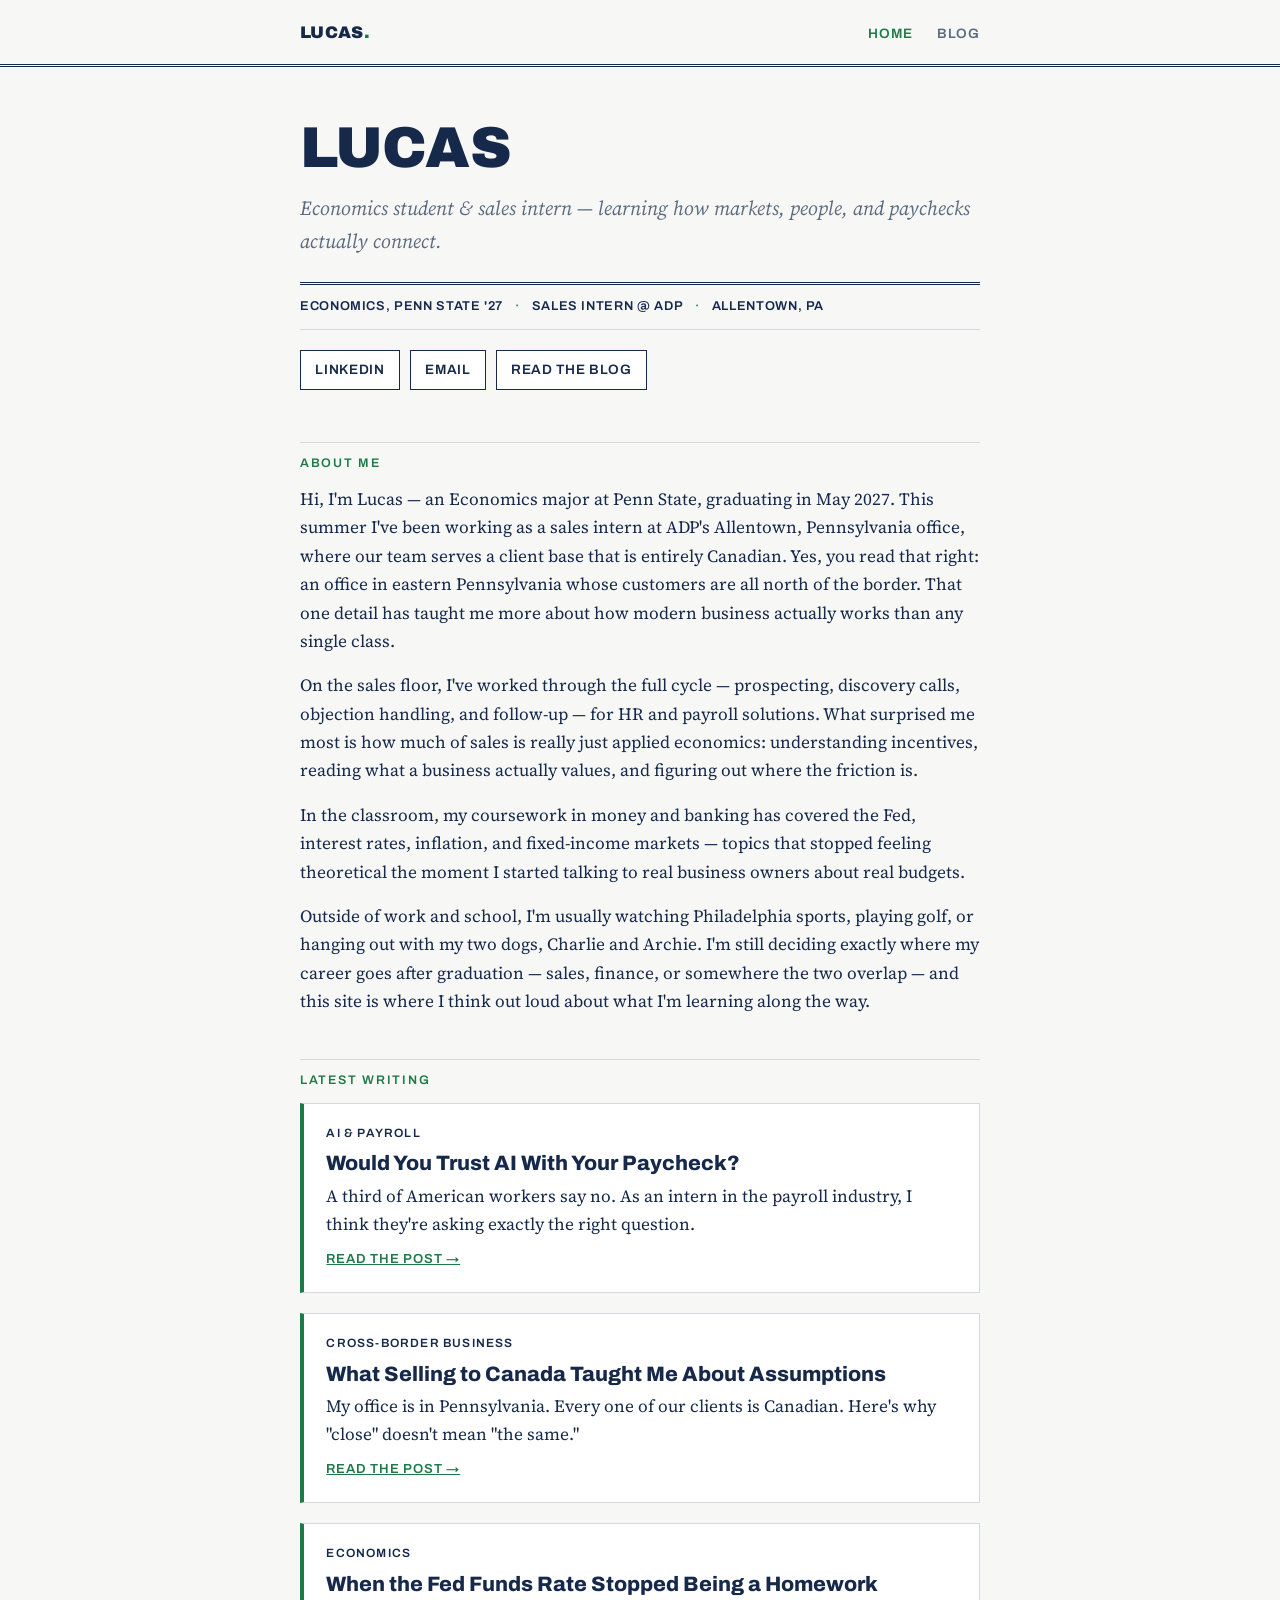
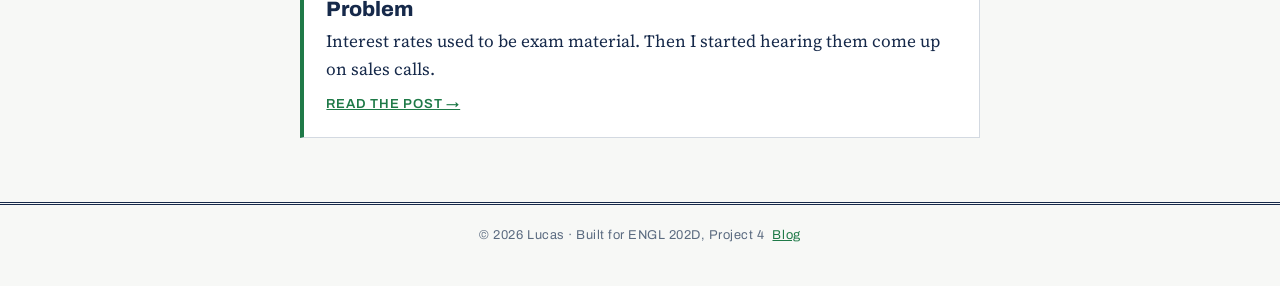
==== index.html @ 2762b64a "Add files via upload" ====
<!DOCTYPE html>
<html lang="en">
<head>
  <meta charset="UTF-8">
  <meta name="viewport" content="width=device-width, initial-scale=1.0">
  <title>Lucas | Economics &amp; Sales</title>
  <link rel="stylesheet" href="styles.css">
</head>
<body>

<header>
  <div class="wrap header-inner">
    <a class="wordmark" href="index.html">Lucas<span>.</span></a>
    <nav>
      <a href="index.html" aria-current="page">Home</a>
      <a href="blog.html">Blog</a>
    </nav>
  </div>
</header>

<main class="wrap">

  <section class="hero">
    <h1>Lucas</h1>
    <p class="headline">Economics student &amp; sales intern — learning how markets, people, and paychecks actually connect.</p>

    <ul class="ticker">
      <li>Economics, Penn State '27</li>
      <li>Sales Intern @ ADP</li>
      <li>Allentown, PA</li>
    </ul>

    <div class="links">
      <a class="btn" href="https://www.linkedin.com/">LinkedIn</a>
      <a class="btn" href="mailto:your-email@psu.edu">Email</a>
      <a class="btn" href="blog.html">Read the Blog</a>
    </div>
  </section>

  <p class="eyebrow">About Me</p>
  <div class="prose">
    <p>Hi, I'm Lucas — an Economics major at Penn State, graduating in May 2027. This summer I've been working as a sales intern at ADP's Allentown, Pennsylvania office, where our team serves a client base that is entirely Canadian. Yes, you read that right: an office in eastern Pennsylvania whose customers are all north of the border. That one detail has taught me more about how modern business actually works than any single class.</p>

    <p>On the sales floor, I've worked through the full cycle — prospecting, discovery calls, objection handling, and follow-up — for HR and payroll solutions. What surprised me most is how much of sales is really just applied economics: understanding incentives, reading what a business actually values, and figuring out where the friction is.</p>

    <p>In the classroom, my coursework in money and banking has covered the Fed, interest rates, inflation, and fixed-income markets — topics that stopped feeling theoretical the moment I started talking to real business owners about real budgets.</p>

    <p>Outside of work and school, I'm usually watching Philadelphia sports, playing golf, or hanging out with my two dogs, Charlie and Archie. I'm still deciding exactly where my career goes after graduation — sales, finance, or somewhere the two overlap — and this site is where I think out loud about what I'm learning along the way.</p>
  </div>

  <p class="eyebrow">Latest Writing</p>
  <div class="post-card">
    <p class="meta">AI &amp; Payroll</p>
    <h2><a href="post-ai-payroll.html">Would You Trust AI With Your Paycheck?</a></h2>
    <p>A third of American workers say no. As an intern in the payroll industry, I think they're asking exactly the right question.</p>
    <a class="read-more" href="post-ai-payroll.html">Read the post →</a>
  </div>
  <div class="post-card">
    <p class="meta">Cross-Border Business</p>
    <h2><a href="post-canada.html">What Selling to Canada Taught Me About Assumptions</a></h2>
    <p>My office is in Pennsylvania. Every one of our clients is Canadian. Here's why "close" doesn't mean "the same."</p>
    <a class="read-more" href="post-canada.html">Read the post →</a>
  </div>
  <div class="post-card">
    <p class="meta">Economics</p>
    <h2><a href="post-rates.html">When the Fed Funds Rate Stopped Being a Homework Problem</a></h2>
    <p>Interest rates used to be exam material. Then I started hearing them come up on sales calls.</p>
    <a class="read-more" href="post-rates.html">Read the post →</a>
  </div>

</main>

<footer>
  <div class="wrap" style="display:flex;justify-content:space-between;flex-wrap:wrap;gap:.5rem;">
    <span>© 2026 Lucas · Built for ENGL 202D, Project 4</span>
    <span><a href="blog.html">Blog</a></span>
  </div>
</footer>

</body>
</html>
---- styles.css ----
/* Lucas — ENGL 202D Project 4 profile site */

@import url('https://fonts.googleapis.com/css2?family=Archivo:wght@500;600;800;900&family=Source+Serif+4:ital,opsz,wght@0,8..60,400;0,8..60,600;1,8..60,400&display=swap');

:root {
  --ink: #16294a;
  --paper: #f7f8f6;
  --green: #1f7a48;
  --slate: #5b6b80;
  --rule: #d3d9e1;
  --card: #ffffff;
}

* { box-sizing: border-box; margin: 0; padding: 0; }

html { scroll-behavior: smooth; }

body {
  background: var(--paper);
  color: var(--ink);
  font-family: 'Source Serif 4', Georgia, serif;
  font-size: 1.075rem;
  line-height: 1.65;
}

.wrap {
  max-width: 720px;
  margin: 0 auto;
  padding: 0 1.25rem;
}

/* ---------- Header / nav ---------- */

header {
  border-bottom: 3px double var(--ink);
  padding: 1.1rem 0;
}

.header-inner {
  display: flex;
  align-items: baseline;
  justify-content: space-between;
  flex-wrap: wrap;
  gap: .5rem 1rem;
}

.wordmark {
  font-family: 'Archivo', sans-serif;
  font-weight: 900;
  font-size: 1.05rem;
  letter-spacing: .02em;
  text-transform: uppercase;
  text-decoration: none;
  color: var(--ink);
}

.wordmark span { color: var(--green); }

nav a {
  font-family: 'Archivo', sans-serif;
  font-weight: 600;
  font-size: .85rem;
  letter-spacing: .06em;
  text-transform: uppercase;
  text-decoration: none;
  color: var(--slate);
  margin-left: 1.25rem;
}

nav a:hover, nav a[aria-current="page"] { color: var(--green); }

/* ---------- Ledger-style section labels ---------- */

.eyebrow {
  font-family: 'Archivo', sans-serif;
  font-weight: 600;
  font-size: .78rem;
  letter-spacing: .14em;
  text-transform: uppercase;
  color: var(--green);
  border-top: 1px solid var(--rule);
  padding-top: .6rem;
  margin: 2.75rem 0 .75rem;
}

/* ---------- Hero (home) ---------- */

.hero { padding: 3.25rem 0 0.5rem; }

.hero h1 {
  font-family: 'Archivo', sans-serif;
  font-weight: 900;
  font-size: clamp(2.4rem, 7vw, 3.6rem);
  line-height: 1.02;
  letter-spacing: -0.015em;
  text-transform: uppercase;
}

.hero .headline {
  font-size: 1.25rem;
  font-style: italic;
  color: var(--slate);
  margin-top: .9rem;
  max-width: 34em;
}

/* ticker line of quick facts */
.ticker {
  display: flex;
  flex-wrap: wrap;
  gap: .4rem .75rem;
  margin-top: 1.5rem;
  padding: .7rem 0;
  border-top: 3px double var(--ink);
  border-bottom: 1px solid var(--rule);
  font-family: 'Archivo', sans-serif;
  font-weight: 600;
  font-size: .8rem;
  letter-spacing: .05em;
  text-transform: uppercase;
  color: var(--ink);
}

.ticker li { list-style: none; }
.ticker li:not(:last-child)::after {
  content: "·";
  color: var(--green);
  margin-left: .75rem;
}

/* ---------- Links & buttons ---------- */

a { color: var(--green); }

.links { display: flex; flex-wrap: wrap; gap: .6rem; margin-top: 1.25rem; }

.btn {
  font-family: 'Archivo', sans-serif;
  font-weight: 600;
  font-size: .85rem;
  letter-spacing: .05em;
  text-transform: uppercase;
  text-decoration: none;
  color: var(--ink);
  background: var(--card);
  border: 1px solid var(--ink);
  padding: .5rem .9rem;
}

.btn:hover { background: var(--ink); color: var(--paper); }

/* ---------- Prose ---------- */

.prose p { margin-bottom: 1rem; }

.prose h2 {
  font-family: 'Archivo', sans-serif;
  font-weight: 800;
  font-size: 1.35rem;
  letter-spacing: -.01em;
  margin: 2rem 0 .75rem;
}

/* ---------- Blog index cards ---------- */

.post-card {
  background: var(--card);
  border: 1px solid var(--rule);
  border-left: 4px solid var(--green);
  padding: 1.25rem 1.4rem;
  margin-bottom: 1.25rem;
}

.post-card h2 {
  font-family: 'Archivo', sans-serif;
  font-weight: 800;
  font-size: 1.3rem;
  line-height: 1.2;
  margin-bottom: .35rem;
}

.post-card h2 a { color: var(--ink); text-decoration: none; }
.post-card h2 a:hover { color: var(--green); }

.meta {
  font-family: 'Archivo', sans-serif;
  font-weight: 600;
  font-size: .75rem;
  letter-spacing: .1em;
  text-transform: uppercase;
  color: var(--slate);
  margin-bottom: .5rem;
}

.post-card p { color: var(--ink); }

.read-more {
  display: inline-block;
  margin-top: .6rem;
  font-family: 'Archivo', sans-serif;
  font-weight: 600;
  font-size: .82rem;
  letter-spacing: .06em;
  text-transform: uppercase;
}

/* ---------- Article pages ---------- */

.post-title {
  font-family: 'Archivo', sans-serif;
  font-weight: 900;
  font-size: clamp(1.9rem, 5.5vw, 2.6rem);
  line-height: 1.08;
  letter-spacing: -.015em;
  margin-top: 2.5rem;
}

.post-header .meta { margin-top: .75rem; }

figure {
  background: var(--card);
  border: 1px solid var(--rule);
  padding: 1.25rem 1.25rem .9rem;
  margin: 1.75rem 0;
}

figure svg { width: 100%; height: auto; display: block; }

figcaption {
  font-family: 'Archivo', sans-serif;
  font-size: .78rem;
  letter-spacing: .03em;
  color: var(--slate);
  margin-top: .7rem;
  border-top: 1px solid var(--rule);
  padding-top: .5rem;
}

/* ---------- Footer ---------- */

footer {
  margin-top: 4rem;
  border-top: 3px double var(--ink);
  padding: 1.25rem 0 2.5rem;
  font-family: 'Archivo', sans-serif;
  font-size: .8rem;
  letter-spacing: .04em;
  color: var(--slate);
  display: flex;
  justify-content: space-between;
  flex-wrap: wrap;
  gap: .5rem;
}

/* ---------- Small screens ---------- */

@media (max-width: 520px) {
  nav a { margin-left: .9rem; }
  .hero { padding-top: 2.25rem; }
}

@media (prefers-reduced-motion: reduce) {
  html { scroll-behavior: auto; }
}
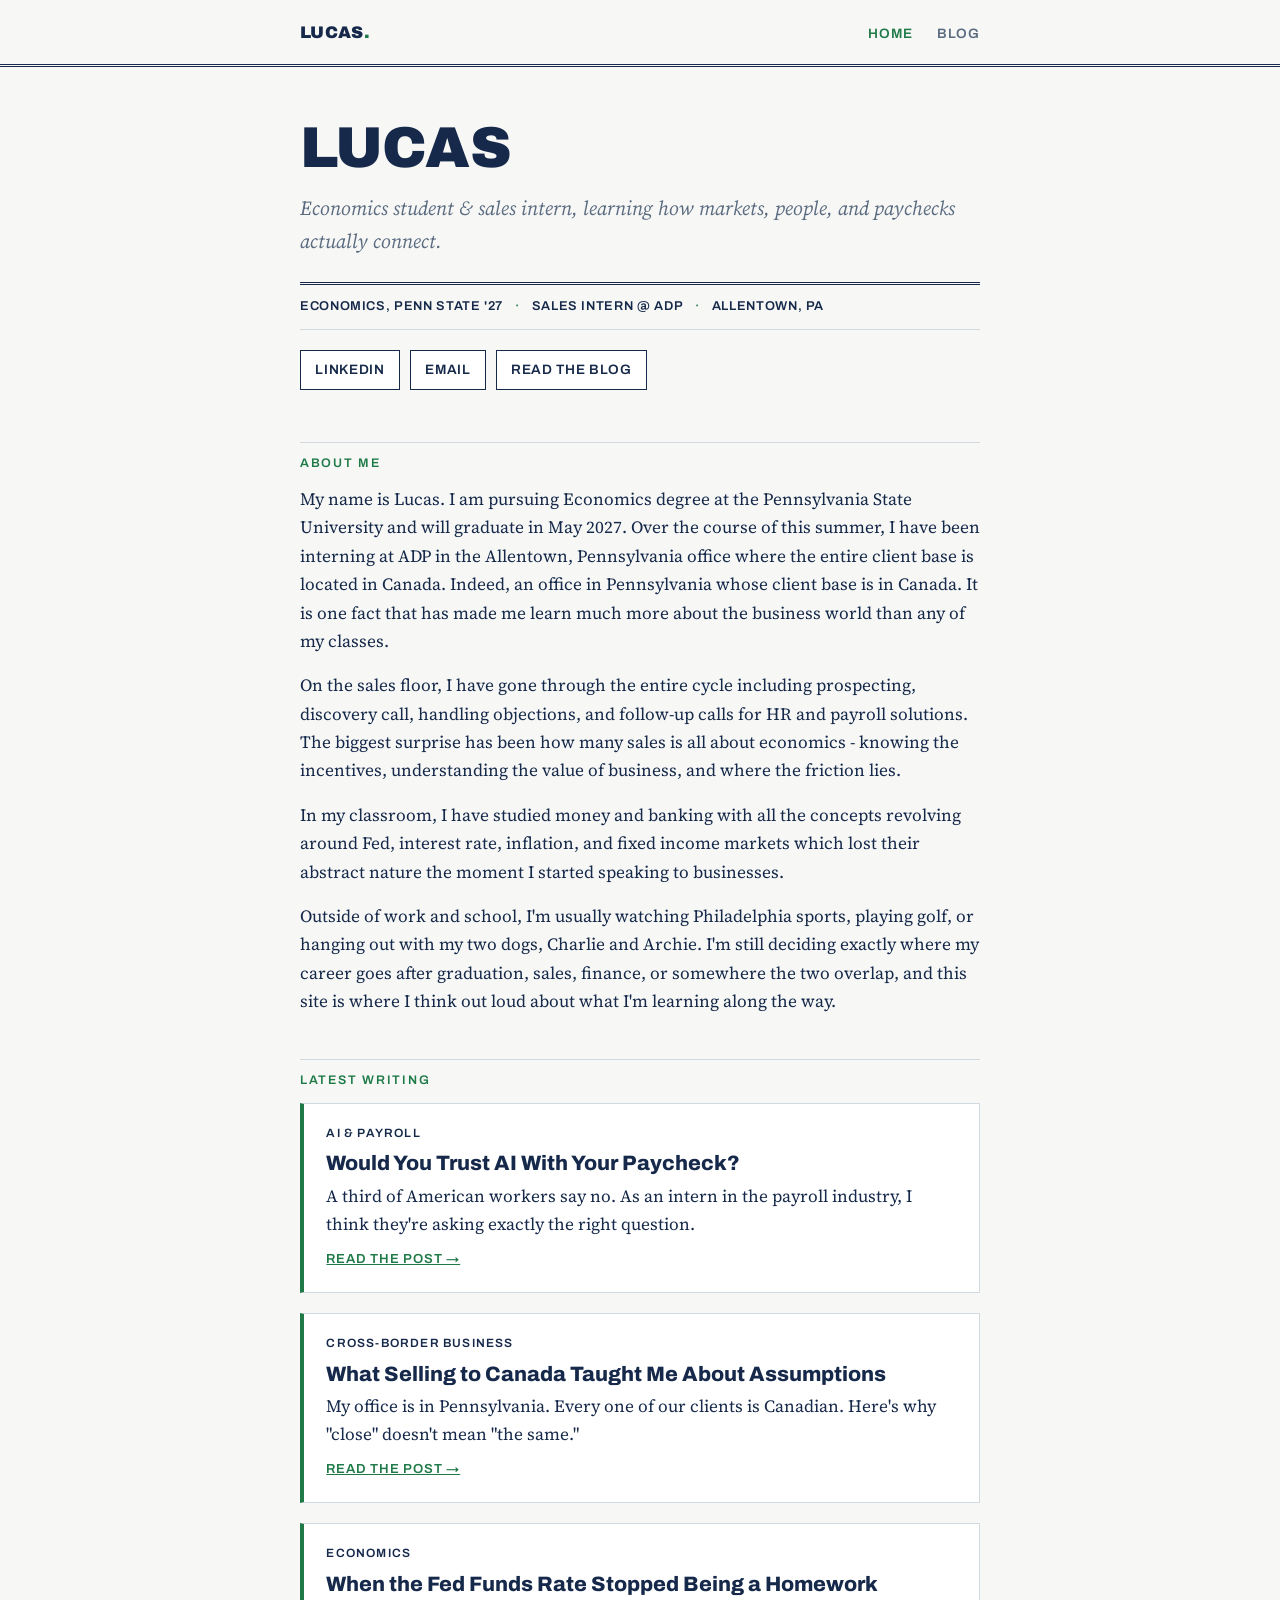
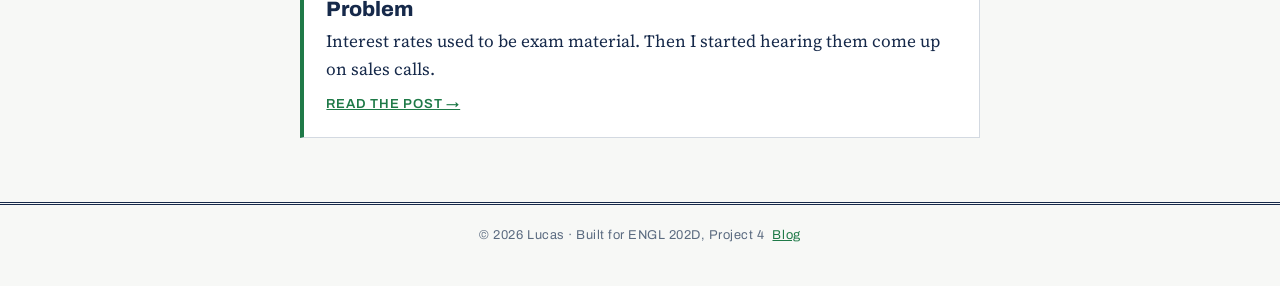
==== commit 2999160a: "Update index.html" ====
--- a/index.html
+++ b/index.html
@@ -22,7 +22,7 @@
 
   <section class="hero">
     <h1>Lucas</h1>
-    <p class="headline">Economics student &amp; sales intern — learning how markets, people, and paychecks actually connect.</p>
+    <p class="headline">Economics student &amp; sales intern, learning how markets, people, and paychecks actually connect.</p>
 
     <ul class="ticker">
       <li>Economics, Penn State '27</li>
@@ -39,13 +39,13 @@
 
   <p class="eyebrow">About Me</p>
   <div class="prose">
-    <p>Hi, I'm Lucas — an Economics major at Penn State, graduating in May 2027. This summer I've been working as a sales intern at ADP's Allentown, Pennsylvania office, where our team serves a client base that is entirely Canadian. Yes, you read that right: an office in eastern Pennsylvania whose customers are all north of the border. That one detail has taught me more about how modern business actually works than any single class.</p>
+    <p>My name is Lucas. I am pursuing Economics degree at the Pennsylvania State University and will graduate in May 2027. Over the course of this summer, I have been interning at ADP in the Allentown, Pennsylvania office where the entire client base is located in Canada. Indeed, an office in Pennsylvania whose client base is in Canada. It is one fact that has made me learn much more about the business world than any of my classes.</p>
 
-    <p>On the sales floor, I've worked through the full cycle — prospecting, discovery calls, objection handling, and follow-up — for HR and payroll solutions. What surprised me most is how much of sales is really just applied economics: understanding incentives, reading what a business actually values, and figuring out where the friction is.</p>
+    <p>On the sales floor, I have gone through the entire cycle including prospecting, discovery call, handling objections, and follow-up calls for HR and payroll solutions. The biggest surprise has been how many sales is all about economics - knowing the incentives, understanding the value of business, and where the friction lies.</p>
 
-    <p>In the classroom, my coursework in money and banking has covered the Fed, interest rates, inflation, and fixed-income markets — topics that stopped feeling theoretical the moment I started talking to real business owners about real budgets.</p>
+    <p>In my classroom, I have studied money and banking with all the concepts revolving around Fed, interest rate, inflation, and fixed income markets which lost their abstract nature the moment I started speaking to businesses.</p>
 
-    <p>Outside of work and school, I'm usually watching Philadelphia sports, playing golf, or hanging out with my two dogs, Charlie and Archie. I'm still deciding exactly where my career goes after graduation — sales, finance, or somewhere the two overlap — and this site is where I think out loud about what I'm learning along the way.</p>
+    <p>Outside of work and school, I'm usually watching Philadelphia sports, playing golf, or hanging out with my two dogs, Charlie and Archie. I'm still deciding exactly where my career goes after graduation, sales, finance, or somewhere the two overlap, and this site is where I think out loud about what I'm learning along the way.</p>
   </div>
 
   <p class="eyebrow">Latest Writing</p>
